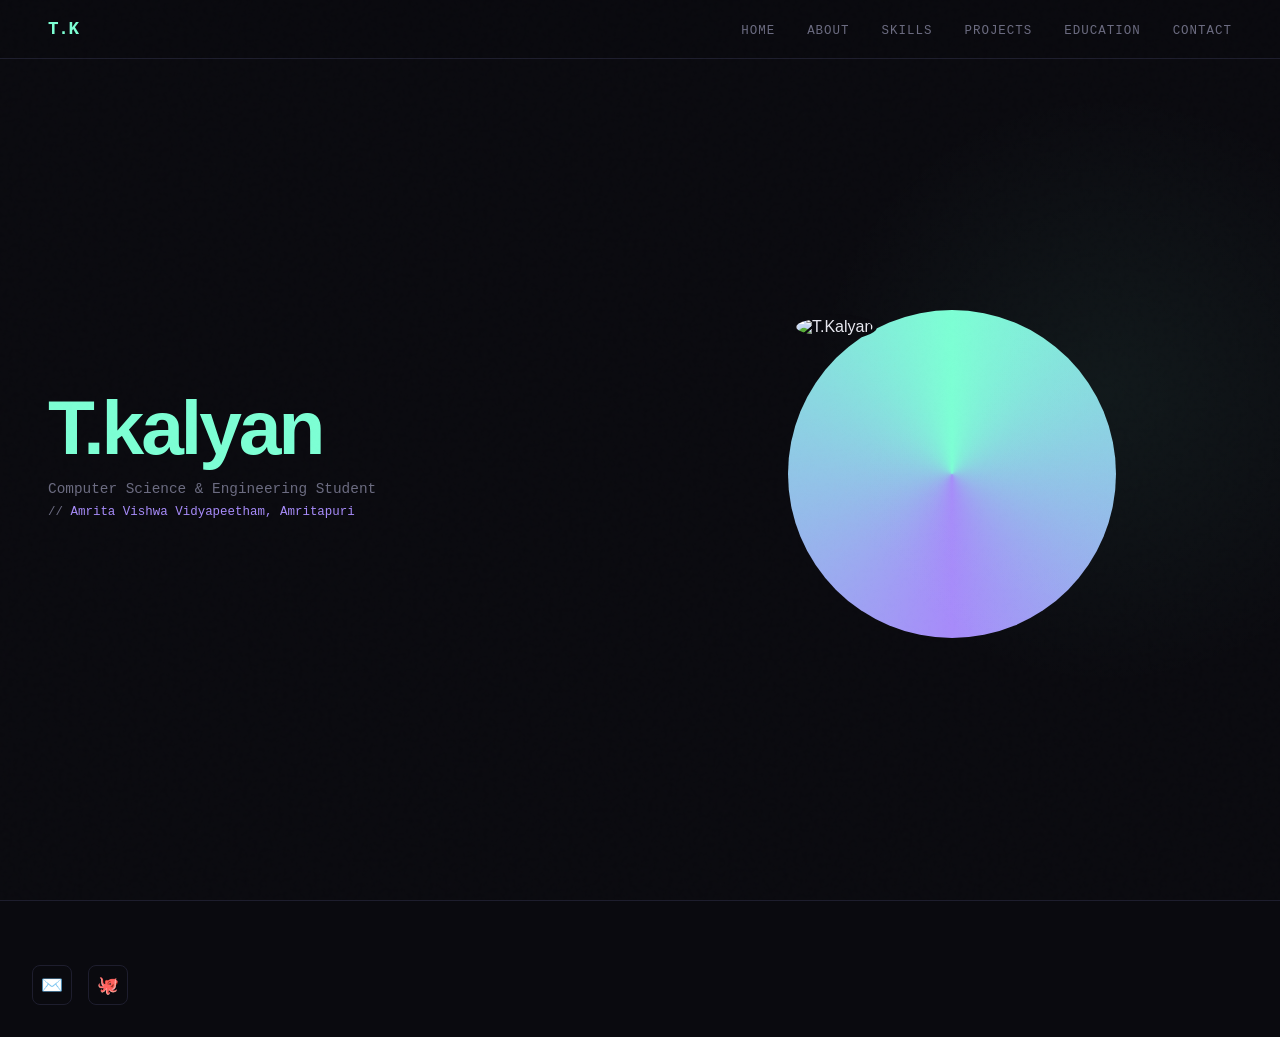
==== index.html @ 5ae7fffd "Add files via upload" ====
<!DOCTYPE html>
<html lang="en">
<head>
  <meta charset="UTF-8" />
  <meta name="viewport" content="width=device-width, initial-scale=1.0"/>
  <title>T.Kalyan— CSE Portfolio</title>
  
  <link rel="stylesheet" href="style.css">
</head>
<body>

 <!-- NAV -->
  <nav>
    <p class="nav-logo" >T.K</p>
    <ul class="nav-links">
      <li><a href="index.html">Home</a></li>
      <li><a href="about.html">About</a></li>
      <li><a href="skills.html">Skills</a></li>
      <li><a href="project.html">Projects</a></li>
      <li><a href="education.html">Education</a></li>
      <li><a href="contact.html">Contact</a></li>
    </ul>
  </nav>

  <!-- HERO -->
  <div class="hero">
    <div>
      <h1><span>T.kalyan</span></h1>
      <p class="hero-sub">Computer Science &amp; Engineering Student</p>
      <p class="hero-loc">// <span>Amrita Vishwa Vidyapeetham, Amritapuri</span></p>
      
    </div>
    <div class="hero-img-wrap">
      <div class="hero-img-ring">
        <img src=c:\Users\thumm\OneDrive\kalyan.jpeg alt="T.Kalyan" >
      </div>
    </div>
  </div>

 

  <footer>
    <div class="socials">
        <a href="mailto:t27019919@gmail.com" title="Email">✉️</a>
        <a href="https://github.com/kalyan-hit" target="_blank" title="GitHub">🐙</a>  
    </div>
  </footer>

  
</body>
</html>
---- style.css ----
*, *::before, *::after { box-sizing: border-box; margin: 0; padding: 0; }

    :root {
      --bg: #0a0a0f;
      --surface: #12121a;
      --border: #1e1e2e;
      --accent: #7cffd4;
      --accent2: #a78bfa;
      --accent3: #d15a27;
      --text: #e8e8f0;
      --muted: #6b6b80;
      --mono: 'Space Mono', monospace;
      --display: 'Syne', sans-serif;
    }

    html { scroll-behavior: smooth; }

    body {
      background: var(--bg);
      color: var(--text);
      font-family: var(--display);
      min-height: 100vh;
      overflow-x: hidden;
    }

    /* --- NOISE OVERLAY --- */
    body::before {
      content: '';
      position: fixed;
      inset: 0;
      background-image: url("data:image/svg+xml,%3Csvg viewBox='0 0 200 200' xmlns='http://www.w3.org/2000/svg'%3E%3Cfilter id='n'%3E%3CfeTurbulence type='fractalNoise' baseFrequency='0.9' numOctaves='4' stitchTiles='stitch'/%3E%3C/filter%3E%3Crect width='100%25' height='100%25' filter='url(%23n)' opacity='0.04'/%3E%3C/svg%3E");
      pointer-events: none;
      z-index: 999;
      opacity: 0.4;
    }

    /* --- NAV --- */
    nav {
      position: fixed;
      top: 0; left: 0; right: 0;
      z-index: 100;
      display: flex;
      align-items: center;
      justify-content: space-between;
      padding: 1.2rem 3rem;
      border-bottom: 1px solid var(--border);
      background: rgba(10, 10, 15, 0.85);
      backdrop-filter: blur(16px);
    }

    .nav-logo {
      font-family: var(--mono);
      font-weight: 700;
      font-size: 1.1rem;
      color: var(--accent);
      text-decoration: none;
      letter-spacing: -0.02em;
    }

    .nav-links {
      display: flex;
      gap: 2rem;
      list-style: none;
    }

    .nav-links a {
      font-family: var(--mono);
      font-size: 0.78rem;
      color: var(--muted);
      text-decoration: none;
      letter-spacing: 0.08em;
      text-transform: uppercase;
      transition: color 0.2s;
    }

    .nav-links a:hover { color: var(--accent); }

    /* --- HERO --- */
    .hero {
      min-height: 100vh;
      display: grid;
      grid-template-columns: 1fr 1fr;
      align-items: center;
      padding: 7rem 3rem 4rem;
      gap: 4rem;
      position: relative;
    }

    .hero::after {
      content: '';
      position: absolute;
      top: 10%; right: -10%;
      width: 600px; height: 600px;
      background: radial-gradient(circle, rgba(124,255,212,0.06) 0%, transparent 70%);
      pointer-events: none;
    }

    .badge {
      display: inline-flex;
      align-items: center;
      gap: 0.5rem;
      font-family: var(--mono);
      font-size: 0.72rem;
      color: var(--accent);
      border: 1px solid rgba(124,255,212,0.3);
      padding: 0.35rem 0.8rem;
      border-radius: 100px;
      margin-bottom: 1.5rem;
      letter-spacing: 0.06em;
    }

    .badge-dot {
      width: 6px; height: 6px;
      background: var(--accent);
      border-radius: 50%;
      animation: pulse 2s infinite;
    }

    @keyframes pulse {
      0%, 100% { opacity: 1; }
      50% { opacity: 0.3; }
    }

    .hero h1 {
      font-family: var(--display);
      font-size: clamp(3rem, 6vw, 5.5rem);
      font-weight: 800;
      line-height: 1;
      letter-spacing: -0.04em;
      margin-bottom: 1rem;
    }

    .hero h1 span { color: var(--accent); }

    .hero-sub {
      font-family: var(--mono);
      font-size: 0.9rem;
      color: var(--muted);
      margin-bottom: 0.5rem;
    }

    .hero-loc {
      font-family: var(--mono);
      font-size: 0.78rem;
      color: var(--muted);
      margin-bottom: 2.5rem;
    }

    .hero-loc span { color: var(--accent2); }

    .btn {
      display: inline-block;
      font-family: var(--mono);
      font-size: 0.8rem;
      padding: 0.75rem 1.8rem;
      border: 1px solid var(--accent);
      color: var(--accent);
      text-decoration: none;
      border-radius: 4px;
      transition: background 0.2s, color 0.2s;
      letter-spacing: 0.04em;
    }

    .btn:hover {
      background: var(--accent);
      color: var(--bg);
    }

    /* profile image */
    .hero-img-wrap {
      display: flex;
      justify-content: center;
      align-items: center;
    }

    .hero-img-ring {
      position: relative;
      width: 320px; height: 320px;
    }

    .hero-img-ring::before {
      content: '';
      position: absolute;
      inset: -4px;
      border-radius: 50%;
      background: conic-gradient(var(--accent), var(--accent2), var(--accent));
      animation: spin 8s linear infinite;
    }

    @keyframes spin { to { transform: rotate(360deg); } }

    .hero-img-ring img {
      position: relative;
      z-index: 1;
      width: 100%; height: 100%;
      object-fit: cover;
      border-radius: 50%;
      border: 4px solid var(--bg);
    }

    .socials {
      display: flex;
      gap: 1rem;
      margin-top: 2rem;
    }

    .socials a {
      width: 40px; height: 40px;
      display: flex;
      align-items: center;
      justify-content: center;
      border: 1px solid var(--border);
      border-radius: 8px;
      font-size: 1.1rem;
      text-decoration: none;
      transition: border-color 0.2s, transform 0.2s;
    }

    .socials a:hover { border-color: var(--accent); transform: translateY(-2px); }

    /* --- SECTIONS --- */
    section {
      padding: 5rem 3rem;
      border-top: 1px solid var(--border);
      max-width: 1100px;
      margin: 0 auto;
    }

    .section-label {
      font-family: var(--mono);
      font-size: 0.72rem;
      color: var(--accent);
      letter-spacing: 0.15em;
      text-transform: uppercase;
      margin-bottom: 0.5rem;
    }

    .section-title {
      font-size: clamp(1.8rem, 4vw, 2.8rem);
      font-weight: 800;
      letter-spacing: -0.03em;
      margin-bottom: 2.5rem;
    }

    /* --- ABOUT --- */
    .about-grid {
      display: grid;
      grid-template-columns: 1fr 1fr;
      gap: 3rem;
      align-items: start;
    }

    .about-text p {
      color: var(--muted);
      line-height: 1.8;
      margin-bottom: 1rem;
      font-size: 0.95rem;
    }

    .about-stats {
      display: grid;
      grid-template-columns: 1fr 1fr;
      gap: 1rem;
    }

    .stat-card {
      background: var(--surface);
      border: 1px solid var(--border);
      border-radius: 12px;
      padding: 1.5rem;
    }

    .stat-num {
      font-family: var(--mono);
      font-size: 2rem;
      font-weight: 700;
      color: var(--accent);
    }

    .stat-label {
      font-size: 0.8rem;
      color: var(--muted);
      margin-top: 0.25rem;
    }

    /* --- SKILLS --- */
    .skills-grid {
      display: grid;
      grid-template-columns: repeat(auto-fill, minmax(280px, 1fr));
      gap: 1.5rem;
    }

    .skill-card {
      background: var(--surface);
      border: 1px solid var(--border);
      border-radius: 12px;
      padding: 2.5rem;
      transition: border-color 0.2s, transform 0.2s;
    }

    .skill-card:hover {
      border-color: var(--accent);
      transform: translateY(-3px);
    }

    .skill-card h3 {
      font-family: var(--mono);
      color: var(--accent3);
      letter-spacing: 0.1em;
      text-transform: uppercase;
      margin-bottom: 1rem;
    }

    .skill-tags {
      display: flex;
      flex-wrap: wrap;
      gap: 0.4rem;
    }

    .tag {
      font-family: var(--mono);
      font-size: 0.8rem;
      color: var(--muted);
      border: 1px solid var(--border);
      padding: 0.25rem 0.6rem;
      border-radius: 4px;
      transition: color 0.2s, border-color 0.2s;
    }

    .tag:hover { color: var(--text); border-color: var(--muted); }

    /* --- PROJECTS --- */
    .projects-grid {
      display: grid;
      grid-template-columns: repeat(auto-fill, minmax(320px, 1fr));
      gap: 1.5rem;
    }

    .project-card {
      background: var(--surface);
      border: 1px solid var(--border);
      border-radius: 12px;
      padding: 2rem;
      display: flex;
      flex-direction: column;
      gap: 1rem;
      transition: border-color 0.2s, transform 0.2s;
    }

    .project-card:hover {
      border-color: var(--accent2);
      transform: translateY(-3px);
    }

    .project-num {
      font-family: var(--mono);
      font-size: 0.7rem;
      color: var(--muted);
    }

    .project-card h3 {
      color: var(--accent3);
      font-size: 1.1rem;
      font-weight: 700;
    }

    .project-card p {
      font-size: 0.85rem;
      color: var(--muted);
      line-height: 1.7;
      flex: 1;
    }

    .project-tags {
      display: flex;
      flex-wrap: wrap;
      gap: 0.4rem;
    }

    .project-tag {
      font-family: var(--mono);
      font-size: 0.65rem;
      color: var(--accent2);
      border: 1px solid rgba(167,139,250,0.3);
      padding: 0.2rem 0.5rem;
      border-radius: 4px;
    }

    /* --- EDUCATION --- */
    .education-timeline {
      display: flex;
      flex-direction: column;
      gap: 1.5rem;
      position: relative;
      padding-left: 2rem;
    }

    .education-timeline::before {
      content: '';
      position: absolute;
      left: 0; top: 0; bottom: 0;
      width: 1px;
      background: linear-gradient(to bottom, var(--accent), var(--accent2), transparent);
    }

    .edu-card {
      background: var(--surface);
      border: 1px solid var(--border);
      border-radius: 12px;
      padding: 1.5rem 2rem;
      position: relative;
    }

    .edu-card::before {
      content: '';
      position: absolute;
      left: -2rem;
      top: 1.5rem;
      width: 8px; height: 8px;
      background: var(--accent);
      border-radius: 50%;
      transform: translateX(-3.5px);
    }

    .edu-year {
      font-family: var(--mono);
      font-size: 0.7rem;
      color: var(--accent);
      margin-bottom: 0.5rem;
    }

    .edu-card h3 {
      color: var(--accent3);
      font-size: 1rem;
      font-weight: 700;
      margin-bottom: 0.25rem;
    }

    .edu-card p {
      font-size: 0.85rem;
      color: var(--muted);
    }

    /* --- CONTACT --- */
    .contact-inner {
      display: grid;
      grid-template-columns: 1fr 1fr;
      gap: 4rem;
      align-items: start;
    }

    .contact-info p {
      color: var(--muted);
      line-height: 1.8;
      margin-bottom: 1.5rem;
      font-size: 0.95rem;
    }

    .contact-links {
      display: flex;
      flex-direction: column;
      gap: 0.75rem;
    }

    .contact-link {
      display: flex;
      align-items: center;
      gap: 0.75rem;
      font-family: var(--mono);
      font-size: 0.82rem;
      color: var(--muted);
      text-decoration: none;
      transition: color 0.2s;
    }

    .contact-link:hover { color: var(--accent); }

    .contact-form {
      display: flex;
      flex-direction: column;
      gap: 1rem;
    }

    .contact-form input,
    .contact-form textarea {
      background: var(--surface);
      border: 1px solid var(--border);
      border-radius: 8px;
      padding: 0.85rem 1rem;
      color: var(--text);
      font-family: var(--mono);
      font-size: 0.82rem;
      outline: none;
      transition: border-color 0.2s;
      resize: none;
    }

    .contact-form input:focus,
    .contact-form textarea:focus { border-color: var(--accent); }

    .contact-form textarea { height: 130px; }

    .contact-form button {
      font-family: var(--mono);
      font-size: 0.82rem;
      padding: 0.85rem;
      background: transparent;
      border: 1px solid var(--accent);
      color: var(--accent);
      border-radius: 8px;
      cursor: pointer;
      transition: background 0.2s, color 0.2s;
      letter-spacing: 0.06em;
    }

    .contact-form button:hover {
      background: var(--accent);
      color: var(--bg);
    }

    /* --- FOOTER --- */
    footer {
      text-align: center;
      padding: 2rem;
      border-top: 1px solid var(--border);
      font-family: var(--mono);
      font-size: 0.72rem;
      color: var(--muted);
    }

   

    /* --- RESPONSIVE --- */
    @media (max-width: 768px) {
      nav { padding: 1rem 1.5rem; }
      .nav-links { display: none; }
      .hero { grid-template-columns: 1fr; padding: 7rem 1.5rem 3rem; text-align: center; }
      .hero-img-wrap { order: -1; }
      .hero-img-ring { width: 200px; height: 200px; }
      .socials { justify-content: center; }
      section { padding: 3rem 1.5rem; }
      .about-grid, .contact-inner { grid-template-columns: 1fr; }
    }
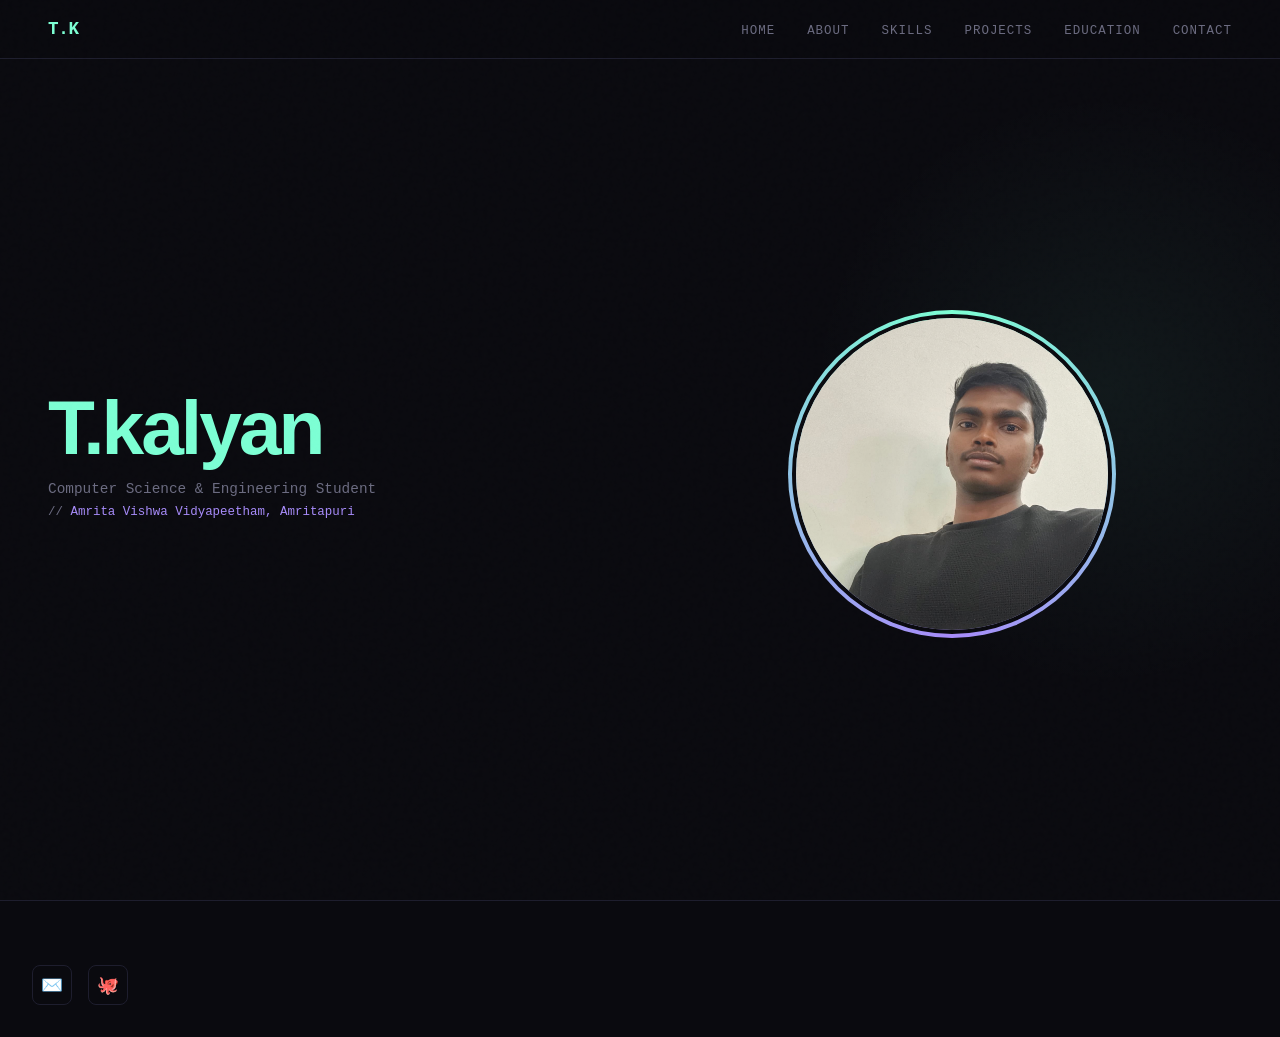
==== commit 9648164a: "Update index.html" ====
--- a/index.html
+++ b/index.html
@@ -32,7 +32,7 @@
     </div>
     <div class="hero-img-wrap">
       <div class="hero-img-ring">
-        <img src=c:\Users\thumm\OneDrive\kalyan.jpeg alt="T.Kalyan" >
+        <img src=kalyan.jpeg alt="T.Kalyan" >
       </div>
     </div>
   </div>
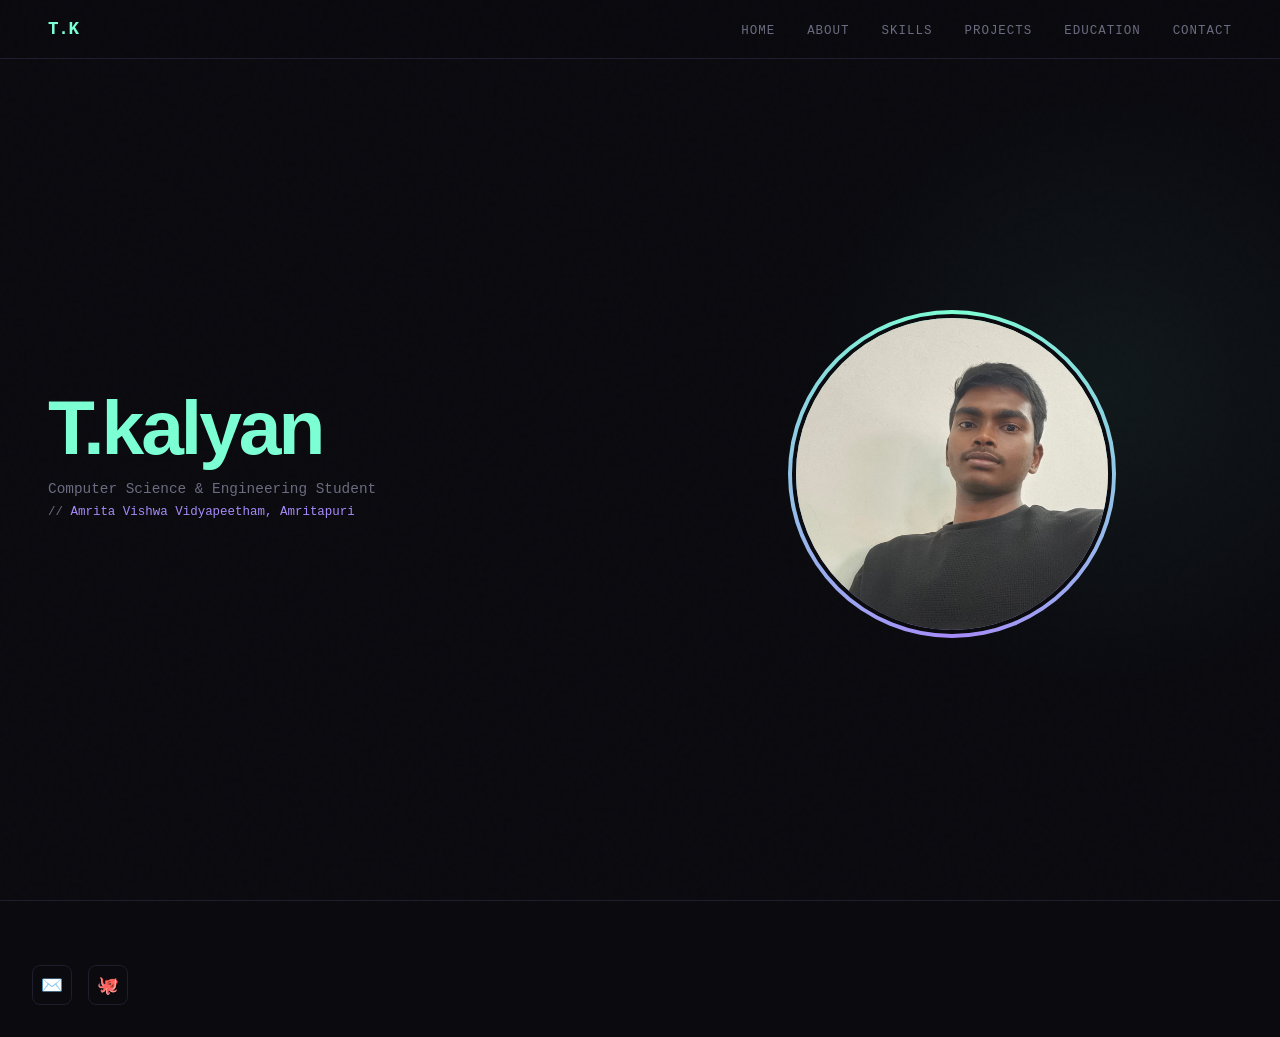
==== commit 12ca78a9: "Update index.html" ====
--- a/index.html
+++ b/index.html
@@ -32,7 +32,7 @@
     </div>
     <div class="hero-img-wrap">
       <div class="hero-img-ring">
-        <img src=kalyan.jpeg alt="T.Kalyan" >
+        <img src=kalyan.jpg alt="T.Kalyan" >
       </div>
     </div>
   </div>
@@ -48,4 +48,4 @@
 
   
 </body>
-</html>+</html>
